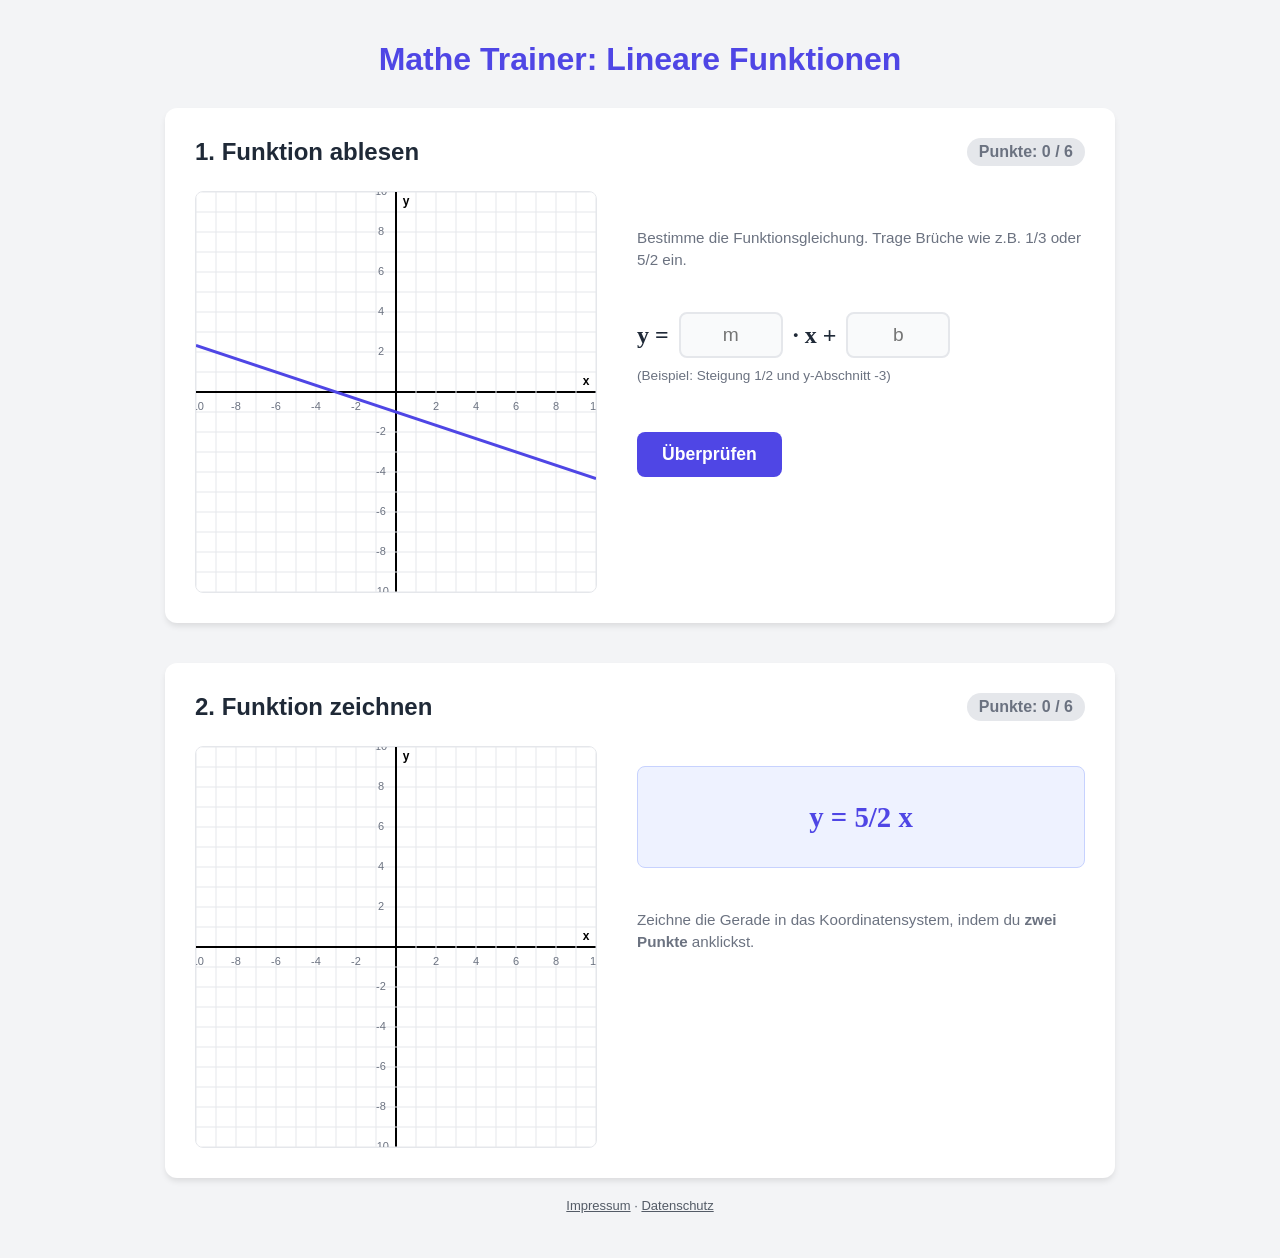
==== original/index.html @ e748cb0f "Belohnungs-Effekte für richtig gelöste Aufgaben Jede richtige Aufgabe gibt eine Spielmarke und schal" ====
<!DOCTYPE html>
<html lang="de">
<head>
    <meta charset="UTF-8">
    <meta name="viewport" content="width=device-width, initial-scale=1.0">
    <title>Lineare Funktionen Trainer</title>
    <style>
        :root {
            --primary: #4F46E5;
            --primary-hover: #4338ca;
            --success: #10B981;
            --bg-color: #F3F4F6;
            --card-bg: #FFFFFF;
            --text-main: #1F2937;
            --text-muted: #6B7280;
            --border-radius: 12px;
        }

        body {
            font-family: 'Segoe UI', Roboto, Helvetica, Arial, sans-serif;
            background-color: var(--bg-color);
            color: var(--text-main);
            margin: 0;
            padding: 20px;
            display: flex;
            flex-direction: column;
            align-items: center;
            min-height: 100vh;
        }

        h1 { margin-bottom: 30px; font-weight: 700; color: var(--primary); }

        .container {
            width: 100%;
            max-width: 950px;
            display: flex;
            flex-direction: column;
            gap: 40px;
        }

        /* --- Cards --- */
        .card {
            background: var(--card-bg);
            border-radius: var(--border-radius);
            box-shadow: 0 4px 6px -1px rgba(0, 0, 0, 0.1);
            padding: 30px;
            position: relative;
            overflow: hidden;
            transition: border-color 0.3s;
        }

        .card.completed { border: 3px solid var(--success); }
        .card.completed::after {
            content: '✓ Abgeschlossen';
            position: absolute;
            top: 20px;
            right: 20px;
            background: var(--success);
            color: white;
            padding: 5px 15px;
            border-radius: 20px;
            font-weight: bold;
        }

        .card-header {
            display: flex;
            justify-content: space-between;
            align-items: center;
            margin-bottom: 25px;
        }
        .card-title { font-size: 1.5rem; font-weight: 600; }
        .progress-indicator {
            font-weight: bold; color: var(--text-muted);
            background: #E5E7EB; padding: 5px 12px; border-radius: 20px;
        }

        /* --- Layout --- */
        .exercise-area {
            display: flex;
            flex-wrap: wrap;
            gap: 40px;
            justify-content: center;
            align-items: flex-start;
        }

        .canvas-container {
            border: 1px solid #E5E7EB;
            border-radius: 8px;
            background: white;
            cursor: crosshair;
            box-shadow: inset 0 0 10px rgba(0,0,0,0.02);
        }
        canvas { display: block; border-radius: 8px; }

        .controls {
            flex: 1;
            min-width: 300px;
            display: flex;
            flex-direction: column;
            gap: 25px;
            justify-content: center;
            padding-top: 20px;
        }

        /* --- Equation Inputs --- */
        .equation-wrapper {
            display: flex;
            align-items: center;
            justify-content: flex-start;
            gap: 10px;
            font-size: 1.5rem;
            font-weight: bold;
            font-family: 'Times New Roman', Times, serif;
            flex-wrap: wrap;
        }

        .input-box {
            width: 80px;
            padding: 10px;
            font-size: 1.2rem;
            text-align: center;
            border: 2px solid #E5E7EB;
            border-radius: 8px;
            background: #F9FAFB;
        }
        .input-box:focus {
            outline: none; border-color: var(--primary); background: white;
        }

        .btn {
            background-color: var(--primary);
            color: white;
            padding: 12px 25px;
            border: none;
            border-radius: 8px;
            font-size: 1.1rem;
            font-weight: 600;
            cursor: pointer;
            transition: all 0.2s;
            margin-top: 10px;
            align-self: flex-start;
        }
        .btn:hover { background-color: var(--primary-hover); transform: translateY(-1px); }
        .btn:active { transform: scale(0.98); }

        .feedback-msg { min-height: 24px; font-size: 1rem; font-weight: 600; margin-top: 10px;}
        .feedback-success { color: var(--success); }
        .feedback-error { color: #EF4444; }

        /* --- Task 2 Text --- */
        .task-display {
            font-family: 'Times New Roman', Times, serif; /* Mathematischer Look */
            background: #EEF2FF;
            color: var(--primary);
            padding: 20px;
            border-radius: 8px;
            font-size: 1.8rem; /* Größer für Brüche */
            text-align: center;
            font-weight: bold;
            border: 1px solid #C7D2FE;
            min-height: 60px;
            display: flex;
            align-items: center;
            justify-content: center;
        }
        
        /* Hilfsklasse für schöne Brüche im Text (optional, hier einfach per String gelöst) */
        .fraction-span {
            display: inline-block;
            text-align: center;
            vertical-align: middle;
            font-size: 0.9em;
        }

        .instruction { font-size: 0.95rem; color: var(--text-muted); line-height: 1.5; }

        /* --- Fireworks --- */
        #fireworks-canvas {
            position: fixed; top: 0; left: 0; width: 100%; height: 100%;
            pointer-events: none; z-index: 9999;
        }
    </style>
</head>
<body>

    <canvas id="fireworks-canvas"></canvas>

    <h1>Mathe Trainer: Lineare Funktionen</h1>

    <div class="container">
        
        <!-- TEIL 1: ABLESEN -->
        <div class="card" id="card-1">
            <div class="card-header">
                <div class="card-title">1. Funktion ablesen</div>
                <div class="progress-indicator">Punkte: <span id="score-1">0</span> / 6</div>
            </div>
            
            <div class="exercise-area">
                <div class="canvas-container">
                    <canvas id="canvas-1" width="400" height="400"></canvas>
                </div>

                <div class="controls">
                    <p class="instruction">Bestimme die Funktionsgleichung. Trage Brüche wie z.B. 1/3 oder 5/2 ein.</p>
                    
                    <div class="equation-wrapper">
                        <span>y = </span>
                        <input type="text" class="input-box" id="input-m" placeholder="m">
                        <span>· x + </span>
                        <input type="text" class="input-box" id="input-b" placeholder="b">
                    </div>
                    <p style="font-size: 0.85rem; color:#6B7280; margin-top:-15px;">
                        (Beispiel: Steigung 1/2 und y-Abschnitt -3)
                    </p>

                    <button class="btn" onclick="checkExercise1()">Überprüfen</button>
                    <div id="feedback-1" class="feedback-msg"></div>
                </div>
            </div>
        </div>

        <!-- TEIL 2: ZEICHNEN -->
        <div class="card" id="card-2">
            <div class="card-header">
                <div class="card-title">2. Funktion zeichnen</div>
                <div class="progress-indicator">Punkte: <span id="score-2">0</span> / 6</div>
            </div>

            <div class="exercise-area">
                <div class="controls" style="order: 2;">
                    <div class="task-display" id="task-2-display">y = ...</div>
                    <p class="instruction">
                        Zeichne die Gerade in das Koordinatensystem, indem du <strong>zwei Punkte</strong> anklickst.
                    </p>
                    <div id="feedback-2" class="feedback-msg"></div>
                </div>

                <div class="canvas-container" style="order: 1;">
                    <canvas id="canvas-2" width="400" height="400"></canvas>
                </div>
            </div>
        </div>

    </div>

    <script>
        /* --- KONFIGURATION & STATE --- */
        const TARGET_SCORE = 6; // Geändert auf 6

        const state = {
            ex1: { currentM: 0, currentB: 0, score: 0, completed: false },
            ex2: { currentM: 0, currentB: 0, score: 0, points: [], completed: false }
        };

        const CANVAS_SIZE = 400;
        const RANGE = 10; 
        const GRID_SIZE = CANVAS_SIZE / (RANGE * 2); 

        /* --- HELFER FUNKTIONEN --- */
        
        // Findet den größten gemeinsamen Teiler (für Bruch-Vereinfachung)
        function gcd(a, b) {
            return b === 0 ? a : gcd(b, a % b);
        }

        function parseInput(str) {
            if(!str) return NaN;
            str = str.replace(',', '.').replace(/\s/g, '');
            if (str.includes('/')) {
                const parts = str.split('/');
                if (parts.length === 2) {
                    const num = parseFloat(parts[0]);
                    const den = parseFloat(parts[1]);
                    if (den !== 0) return num / den;
                }
            }
            return parseFloat(str);
        }

        function toPixel(x, y) {
            return {
                x: (x + RANGE) * GRID_SIZE,
                y: (RANGE - y) * GRID_SIZE
            };
        }

        function toMath(px, py) {
            return {
                x: (px / GRID_SIZE) - RANGE,
                y: RANGE - (py / GRID_SIZE)
            };
        }

        /* --- GENERATOR FUNKTION --- */
        // Erzeugt zufällige m und b Werte
        // m wird als Objekt { val: float, num: int, den: int } zurückgegeben
        function generateRandomFunctionParams() {
            // b: Ganzzahl zwischen -5 und 5
            const b = Math.floor(Math.random() * 11) - 5; 

            // m: Echter Bruchgenerator für Zufall
            let num, den;
            
            // Wir wollen keine Steigung 0, und wir wollen nicht nur Integer.
            // Zähler: -6 bis 6 (ohne 0)
            do {
                num = Math.floor(Math.random() * 13) - 6; 
            } while (num === 0);

            // Nenner: 1 bis 5 (für halbwegs "schöne" Brüche, aber zufällig)
            den = Math.floor(Math.random() * 5) + 1;

            // Bruch kürzen
            const common = gcd(Math.abs(num), den);
            num = num / common;
            den = den / common;

            // Prüfen, ob die Funktion "zeichenbar" ist (nicht zu steil und weit weg)
            // Teste bei x=4 und x=-4
            const mVal = num / den;
            if (Math.abs(mVal * 4 + b) > 12) {
                // Wenn es zu steil ist, Rekursion (neu würfeln)
                return generateRandomFunctionParams();
            }

            return {
                m: mVal,
                mNum: num,
                mDen: den,
                b: b
            };
        }

        /* --- ZEICHNEN --- */

        function drawGrid(ctx) {
            ctx.clearRect(0, 0, CANVAS_SIZE, CANVAS_SIZE);
            ctx.fillStyle = "white";
            ctx.fillRect(0,0, CANVAS_SIZE, CANVAS_SIZE);

            ctx.lineWidth = 1;
            ctx.textAlign = "center";
            ctx.textBaseline = "middle";
            ctx.font = "11px Arial";

            for (let i = 0; i <= 2 * RANGE; i++) {
                const pos = i * GRID_SIZE;
                const value = i - RANGE;

                // Vertikal
                if (value === 0) ctx.strokeStyle = "#000000"; 
                else ctx.strokeStyle = "#E5E7EB"; 
                ctx.lineWidth = value === 0 ? 2 : 1;

                ctx.beginPath(); ctx.moveTo(pos, 0); ctx.lineTo(pos, CANVAS_SIZE); ctx.stroke();

                if (value !== 0 && value % 2 === 0) {
                    ctx.fillStyle = "#6B7280";
                    ctx.fillText(value, pos, CANVAS_SIZE/2 + 15);
                }

                // Horizontal
                if (value === 0) ctx.strokeStyle = "#000000"; 
                else ctx.strokeStyle = "#E5E7EB";
                ctx.lineWidth = value === 0 ? 2 : 1;

                ctx.beginPath(); ctx.moveTo(0, pos); ctx.lineTo(CANVAS_SIZE, pos); ctx.stroke();

                let mathY = RANGE - i;
                if (mathY !== 0 && mathY % 2 === 0) {
                    ctx.fillStyle = "#6B7280";
                    ctx.fillText(mathY, CANVAS_SIZE/2 - 15, pos);
                }
            }

            ctx.fillStyle = "black";
            ctx.font = "bold 12px Arial";
            ctx.fillText("y", CANVAS_SIZE/2 + 10, 10);
            ctx.fillText("x", CANVAS_SIZE - 10, CANVAS_SIZE/2 - 10);
        }

        function drawLineGraph(ctx, m, b, color = "#4F46E5", thickness = 3) {
            ctx.strokeStyle = color;
            ctx.lineWidth = thickness;
            ctx.beginPath();
            
            let p1 = toPixel(-RANGE, m * (-RANGE) + b);
            let p2 = toPixel(RANGE, m * RANGE + b);

            ctx.moveTo(p1.x, p1.y);
            ctx.lineTo(p2.x, p2.y);
            ctx.stroke();
        }

        function drawPoint(ctx, x, y, color="#EF4444") {
            const p = toPixel(x, y);
            ctx.fillStyle = color;
            ctx.beginPath();
            ctx.arc(p.x, p.y, 5, 0, Math.PI * 2);
            ctx.fill();
            ctx.strokeStyle = "white"; ctx.lineWidth = 2; ctx.stroke();
        }

        /* --- AUFGABE 1 --- */

        function initExercise1() {
            if (state.ex1.completed) return;

            const ctx = document.getElementById('canvas-1').getContext('2d');
            drawGrid(ctx);

            const params = generateRandomFunctionParams();
            state.ex1.currentM = params.m;
            state.ex1.currentB = params.b;

            drawLineGraph(ctx, params.m, params.b);
            
            document.getElementById('input-m').value = '';
            document.getElementById('input-b').value = '';
            document.getElementById('feedback-1').textContent = '';
        }

        function checkExercise1() {
            if (state.ex1.completed) return;

            const inputM = parseInput(document.getElementById('input-m').value);
            const inputB = parseInput(document.getElementById('input-b').value);
            const feedback = document.getElementById('feedback-1');

            if (isNaN(inputM) || isNaN(inputB)) {
                feedback.className = "feedback-msg feedback-error";
                feedback.textContent = "Bitte Zahlen oder Brüche (z.B. 1/2) eingeben.";
                return;
            }

            const epsilon = 0.05;
            const mCorrect = Math.abs(inputM - state.ex1.currentM) < epsilon;
            const bCorrect = Math.abs(inputB - state.ex1.currentB) < epsilon;

            if (mCorrect && bCorrect) {
                state.ex1.score++;
                document.getElementById('score-1').textContent = state.ex1.score;
                feedback.className = "feedback-msg feedback-success";
                feedback.textContent = "Richtig!";
                
                if (state.ex1.score >= TARGET_SCORE) {
                    state.ex1.completed = true;
                    document.getElementById('card-1').classList.add('completed');
                    feedback.textContent = "Fertig! Weiter zu Aufgabe 2.";
                    document.getElementById('input-m').disabled = true;
                    document.getElementById('input-b').disabled = true;
                    checkVictory();
                } else {
                    setTimeout(() => initExercise1(), 1200);
                }
            } else {
                feedback.className = "feedback-msg feedback-error";
                feedback.textContent = "Leider falsch.";
            }
        }

        /* --- AUFGABE 2 --- */

        function initExercise2() {
            if (state.ex2.completed) return;

            const ctx = document.getElementById('canvas-2').getContext('2d');
            drawGrid(ctx);
            state.ex2.points = [];

            const params = generateRandomFunctionParams();
            state.ex2.currentM = params.m;
            state.ex2.currentB = params.b;

            // --- String Formatierung für Bruchdarstellung ---
            const mNum = params.mNum;
            const mDen = params.mDen;
            const b = params.b;

            let term = "";

            // Steigungsterm bauen
            let mStr = "";
            
            // Fallunterscheidung für saubere Anzeige
            if (mDen === 1) {
                // Ganze Zahl
                if (mNum === 1) mStr = "x";
                else if (mNum === -1) mStr = "-x";
                else mStr = `${mNum}x`;
            } else {
                // Bruch
                let sign = "";
                let absNum = Math.abs(mNum);
                if (mNum < 0) sign = "-";
                // Darstellung: - 5/2 x
                mStr = `${sign} ${absNum}/${mDen} x`;
            }

            // b hinzufügen
            if (b === 0) {
                term = mStr;
            } else if (b > 0) {
                term = `${mStr} + ${b}`;
            } else {
                term = `${mStr} - ${Math.abs(b)}`;
            }

            // Leerzeichen säubern (z.B. am Anfang)
            term = term.trim();
            if (term.startsWith("+")) term = term.substring(1).trim();

            document.getElementById('task-2-display').textContent = `y = ${term}`;
            document.getElementById('feedback-2').textContent = '';
        }

        const canvas2 = document.getElementById('canvas-2');
        
        canvas2.addEventListener('mousedown', function(e) {
            if (state.ex2.completed) return;
            if (state.ex2.points.length >= 2) return; 

            const rect = canvas2.getBoundingClientRect();
            const px = e.clientX - rect.left;
            const py = e.clientY - rect.top;
            let mathCoords = toMath(px, py);

            let snapX = Math.round(mathCoords.x * 2) / 2;
            let snapY = Math.round(mathCoords.y * 2) / 2;

            state.ex2.points.push({x: snapX, y: snapY});
            const ctx = canvas2.getContext('2d');
            drawPoint(ctx, snapX, snapY);

            if (state.ex2.points.length === 2) {
                evaluateExercise2();
            }
        });

        function evaluateExercise2() {
            const p1 = state.ex2.points[0];
            const p2 = state.ex2.points[1];
            const ctx = document.getElementById('canvas-2').getContext('2d');
            const feedback = document.getElementById('feedback-2');

            if (p2.x === p1.x) {
                feedback.className = "feedback-msg feedback-error";
                feedback.textContent = "Keine Funktion (senkrechte Linie).";
                setTimeout(() => initExercise2(), 1500);
                return;
            }

            let mUser = (p2.y - p1.y) / (p2.x - p1.x);
            let bUser = p1.y - mUser * p1.x;

            drawLineGraph(ctx, mUser, bUser, "#F59E0B"); 

            const epsilon = 0.05;
            const correct = Math.abs(mUser - state.ex2.currentM) < epsilon && Math.abs(bUser - state.ex2.currentB) < epsilon;

            if (correct) {
                drawLineGraph(ctx, mUser, bUser, "#10B981", 4);
                state.ex2.score++;
                document.getElementById('score-2').textContent = state.ex2.score;
                feedback.className = "feedback-msg feedback-success";
                feedback.textContent = "Hervorragend!";

                if (state.ex2.score >= TARGET_SCORE) {
                    state.ex2.completed = true;
                    document.getElementById('card-2').classList.add('completed');
                    feedback.textContent = "Alle Aufgaben gelöst!";
                    checkVictory();
                } else {
                    setTimeout(() => initExercise2(), 1200);
                }
            } else {
                feedback.className = "feedback-msg feedback-error";
                feedback.textContent = "Falsch. Hier ist die Lösung (Rot).";
                drawLineGraph(ctx, state.ex2.currentM, state.ex2.currentB, "#EF4444", 2);
                setTimeout(() => initExercise2(), 3000);
            }
        }

        /* --- FIREWORKS --- */
        function checkVictory() {
            if (state.ex1.completed && state.ex2.completed) {
                startFireworks();
            }
        }

        function startFireworks() {
            const canvas = document.getElementById('fireworks-canvas');
            const ctx = canvas.getContext('2d');
            canvas.width = window.innerWidth;
            canvas.height = window.innerHeight;
            
            let particles = [];
            function Particle(x, y, color) {
                this.x = x; this.y = y; this.color = color;
                const angle = Math.random() * Math.PI * 2;
                const speed = Math.random() * 6 + 2;
                this.vx = Math.cos(angle) * speed;
                this.vy = Math.sin(angle) * speed;
                this.alpha = 1; this.decay = Math.random() * 0.015 + 0.005;
                this.gravity = 0.05;
            }
            Particle.prototype.update = function() {
                this.x += this.vx; this.y += this.vy;
                this.vy += this.gravity; this.alpha -= this.decay;
            }
            Particle.prototype.draw = function() {
                ctx.save(); ctx.globalAlpha = this.alpha; ctx.fillStyle = this.color;
                ctx.beginPath(); ctx.arc(this.x, this.y, 3, 0, Math.PI * 2); ctx.fill(); ctx.restore();
            }
            function createFirework() {
                const x = Math.random() * canvas.width;
                const y = Math.random() * (canvas.height * 0.6);
                const colors = ['#FCD34D', '#EF4444', '#10B981', '#3B82F6', '#8B5CF6'];
                const color = colors[Math.floor(Math.random() * colors.length)];
                for (let i = 0; i < 60; i++) particles.push(new Particle(x, y, color));
            }
            function loop() {
                ctx.clearRect(0, 0, canvas.width, canvas.height);
                if (Math.random() < 0.03) createFirework();
                for (let i = particles.length - 1; i >= 0; i--) {
                    particles[i].update();
                    particles[i].draw();
                    if (particles[i].alpha <= 0) particles.splice(i, 1);
                }
                requestAnimationFrame(loop);
            }
            loop();
            const h1 = document.querySelector('h1');
            h1.innerHTML = "🎉 GLÜCKWUNSCH! 🎉";
            h1.style.color = "#10B981";
            h1.style.transform = "scale(1.1)";
            h1.style.transition = "0.5s";
        }

        /* --- INIT --- */
        window.onload = function() {
            initExercise1();
            initExercise2();
        };

        window.addEventListener('resize', () => {
            document.getElementById('fireworks-canvas').width = window.innerWidth;
            document.getElementById('fireworks-canvas').height = window.innerHeight;
        });

    </script>
<!-- rechtliches --><style>.erik-recht{font:13px/1.5 -apple-system,BlinkMacSystemFont,"Segoe UI",Roboto,sans-serif;text-align:center;padding:18px 12px 22px;opacity:.75}.erik-recht a{color:inherit}@media print{.erik-recht{display:none}}</style><footer class="erik-recht"><a href="https://erikdahlmann.github.io/impressum.html">Impressum</a> · <a href="https://erikdahlmann.github.io/datenschutz.html">Datenschutz</a></footer><!-- /rechtliches --></body>
</html>
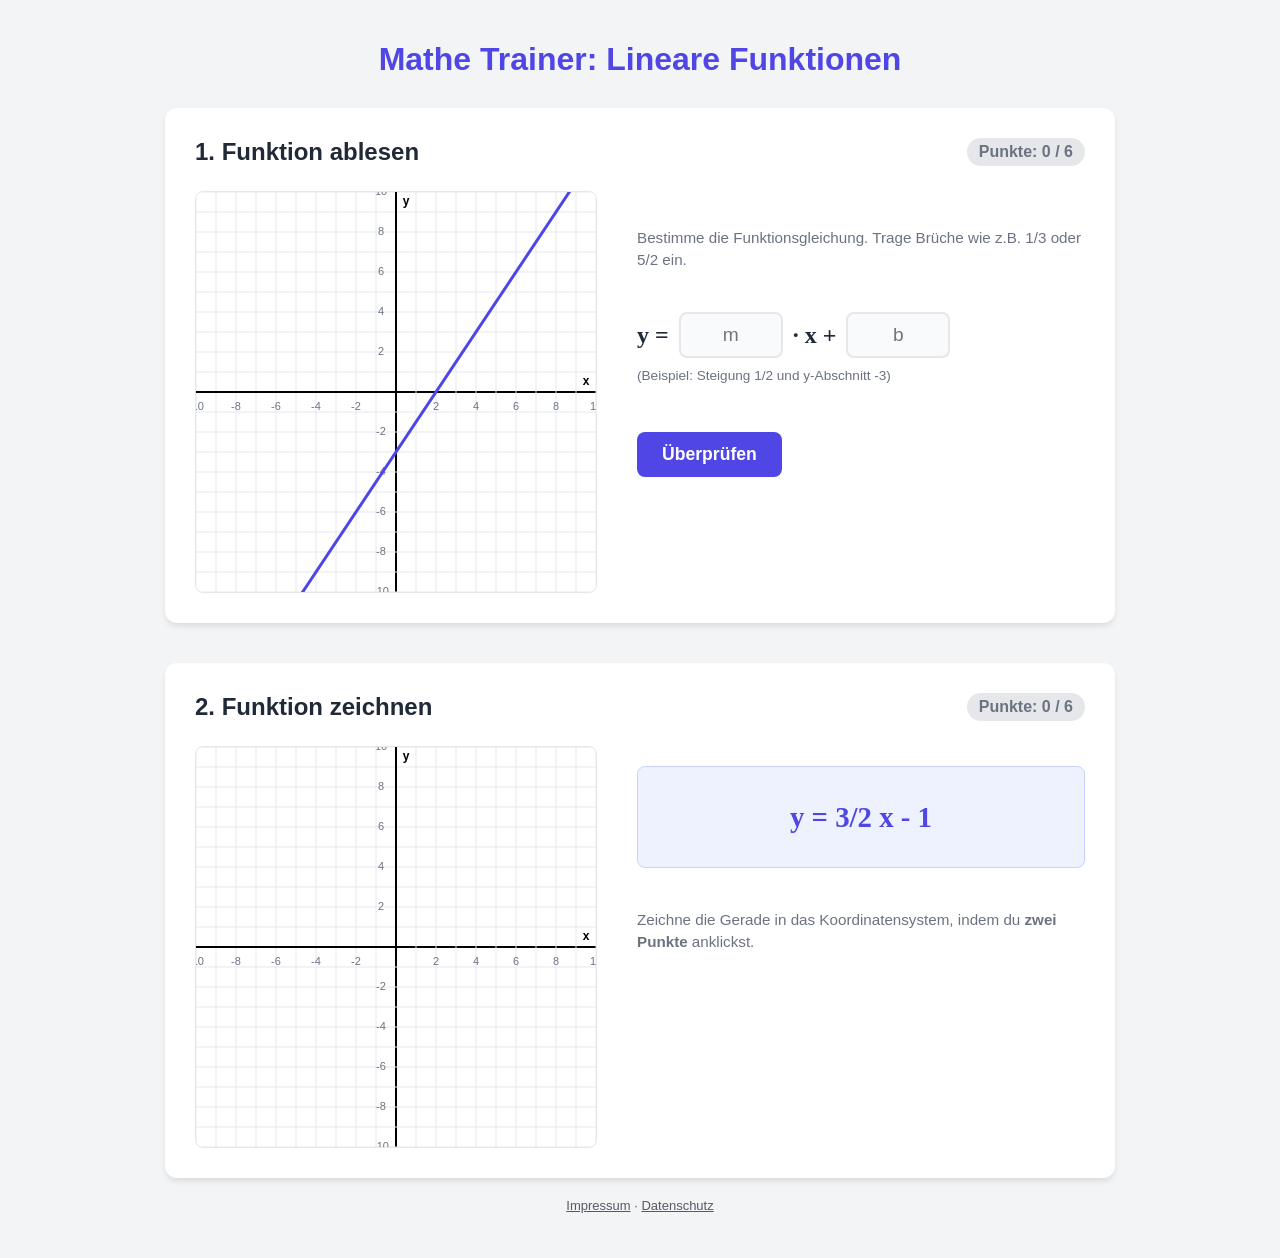
==== commit 11ca1a74: "Links auf eigene Domain dm-pkg.de umgestellt Co-Authored-By: Claude Opus 5 <noreply@anthropic.com>" ====
--- a/original/index.html
+++ b/original/index.html
@@ -650,5 +650,5 @@
         });
 
     </script>
-<!-- rechtliches --><style>.erik-recht{font:13px/1.5 -apple-system,BlinkMacSystemFont,"Segoe UI",Roboto,sans-serif;text-align:center;padding:18px 12px 22px;opacity:.75}.erik-recht a{color:inherit}@media print{.erik-recht{display:none}}</style><footer class="erik-recht"><a href="https://erikdahlmann.github.io/impressum.html">Impressum</a> · <a href="https://erikdahlmann.github.io/datenschutz.html">Datenschutz</a></footer><!-- /rechtliches --></body>
+<!-- rechtliches --><style>.erik-recht{font:13px/1.5 -apple-system,BlinkMacSystemFont,"Segoe UI",Roboto,sans-serif;text-align:center;padding:18px 12px 22px;opacity:.75}.erik-recht a{color:inherit}@media print{.erik-recht{display:none}}</style><footer class="erik-recht"><a href="https://dm-pkg.de/impressum.html">Impressum</a> · <a href="https://dm-pkg.de/datenschutz.html">Datenschutz</a></footer><!-- /rechtliches --></body>
 </html>
